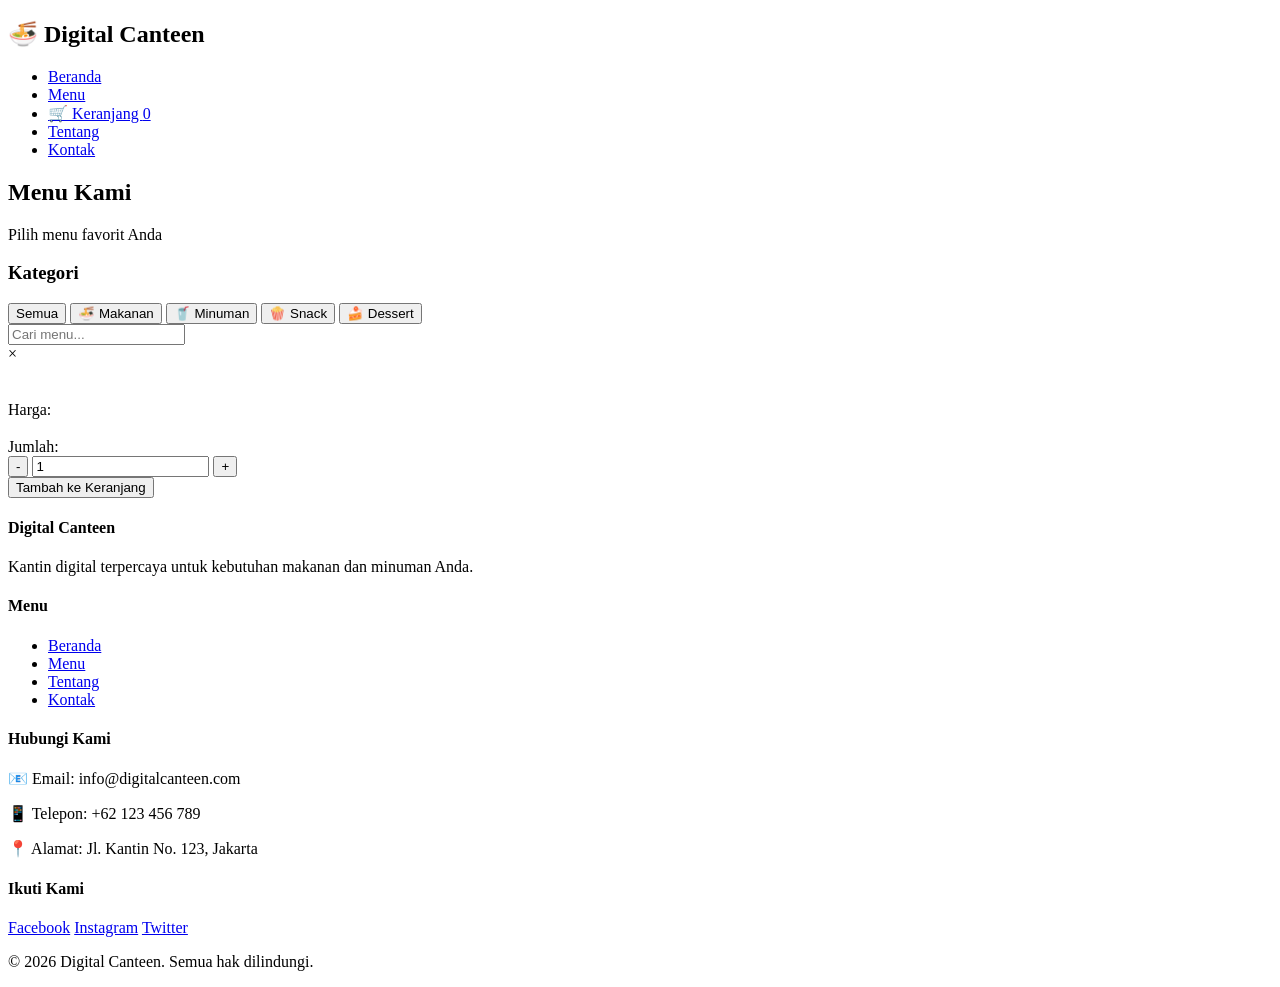
==== pages/menu.html @ 41d63e27 "Tambahkan halaman menu (pages/menu.html)" ====
<!DOCTYPE html>
<html lang="id">
<head>
    <meta charset="UTF-8">
    <meta name="viewport" content="width=device-width, initial-scale=1.0">
    <title>Menu - Digital Canteen</title>
    <link rel="stylesheet" href="../css/style.css">
    <link rel="stylesheet" href="../css/responsive.css">
</head>
<body>
    <!-- Navbar -->
    <nav class="navbar">
        <div class="container">
            <div class="navbar-brand">
                <h1>🍜 Digital Canteen</h1>
            </div>
            <ul class="navbar-menu">
                <li><a href="../index.html">Beranda</a></li>
                <li><a href="menu.html" class="active">Menu</a></li>
                <li><a href="cart.html" class="cart-link">🛒 Keranjang <span class="cart-count">0</span></a></li>
                <li><a href="about.html">Tentang</a></li>
                <li><a href="contact.html">Kontak</a></li>
            </ul>
        </div>
    </nav>

    <!-- Page Header -->
    <section class="page-header">
        <div class="container">
            <h1>Menu Kami</h1>
            <p>Pilih menu favorit Anda</p>
        </div>
    </section>

    <!-- Menu Content -->
    <section class="menu-section">
        <div class="container">
            <!-- Filter Category -->
            <div class="filter-section">
                <h3>Kategori</h3>
                <div class="category-buttons">
                    <button class="category-btn active" data-category="semua">Semua</button>
                    <button class="category-btn" data-category="makanan">🍜 Makanan</button>
                    <button class="category-btn" data-category="minuman">🥤 Minuman</button>
                    <button class="category-btn" data-category="snack">🍿 Snack</button>
                    <button class="category-btn" data-category="dessert">🍰 Dessert</button>
                </div>
            </div>

            <!-- Search Bar -->
            <div class="search-section">
                <input type="text" id="searchInput" class="search-input" placeholder="Cari menu...">
            </div>

            <!-- Products Grid -->
            <div class="products-grid" id="menuProducts">
                <!-- Akan diisi oleh JavaScript -->
            </div>

            <!-- No Results Message -->
            <div id="noResults" class="no-results" style="display: none;">
                <p>Tidak ada menu yang sesuai dengan pencarian Anda.</p>
            </div>
        </div>
    </section>

    <!-- Product Detail Modal -->
    <div id="productModal" class="modal">
        <div class="modal-content">
            <span class="close">&times;</span>
            <div class="modal-body">
                <div class="modal-image">
                    <img id="modalImage" src="" alt="">
                </div>
                <div class="modal-info">
                    <h2 id="modalTitle"></h2>
                    <p class="modal-category" id="modalCategory"></p>
                    <p class="modal-description" id="modalDescription"></p>
                    <div class="modal-price">
                        <span>Harga:</span>
                        <h3 id="modalPrice"></h3>
                    </div>
                    <div class="modal-rating">
                        <span id="modalRating"></span>
                        <span class="rating-value" id="modalRatingValue"></span>
                    </div>
                    <div class="quantity-selector">
                        <label>Jumlah:</label>
                        <div class="quantity-controls">
                            <button id="decreaseBtn" class="qty-btn">-</button>
                            <input type="number" id="quantityInput" value="1" min="1">
                            <button id="increaseBtn" class="qty-btn">+</button>
                        </div>
                    </div>
                    <button id="addToCartBtn" class="btn btn-primary">Tambah ke Keranjang</button>
                    <div id="cartMessage" class="message" style="display: none;"></div>
                </div>
            </div>
        </div>
    </div>

    <!-- Footer -->
    <footer class="footer">
        <div class="container">
            <div class="footer-content">
                <div class="footer-section">
                    <h4>Digital Canteen</h4>
                    <p>Kantin digital terpercaya untuk kebutuhan makanan dan minuman Anda.</p>
                </div>
                <div class="footer-section">
                    <h4>Menu</h4>
                    <ul>
                        <li><a href="../index.html">Beranda</a></li>
                        <li><a href="menu.html">Menu</a></li>
                        <li><a href="about.html">Tentang</a></li>
                        <li><a href="contact.html">Kontak</a></li>
                    </ul>
                </div>
                <div class="footer-section">
                    <h4>Hubungi Kami</h4>
                    <p>📧 Email: info@digitalcanteen.com</p>
                    <p>📱 Telepon: +62 123 456 789</p>
                    <p>📍 Alamat: Jl. Kantin No. 123, Jakarta</p>
                </div>
                <div class="footer-section">
                    <h4>Ikuti Kami</h4>
                    <div class="social-links">
                        <a href="#" class="social-link">Facebook</a>
                        <a href="#" class="social-link">Instagram</a>
                        <a href="#" class="social-link">Twitter</a>
                    </div>
                </div>
            </div>
            <div class="footer-bottom">
                <p>&copy; 2026 Digital Canteen. Semua hak dilindungi.</p>
            </div>
        </div>
    </footer>

    <script src="../js/data.js"></script>
    <script src="../js/menu.js"></script>
</body>
</html>
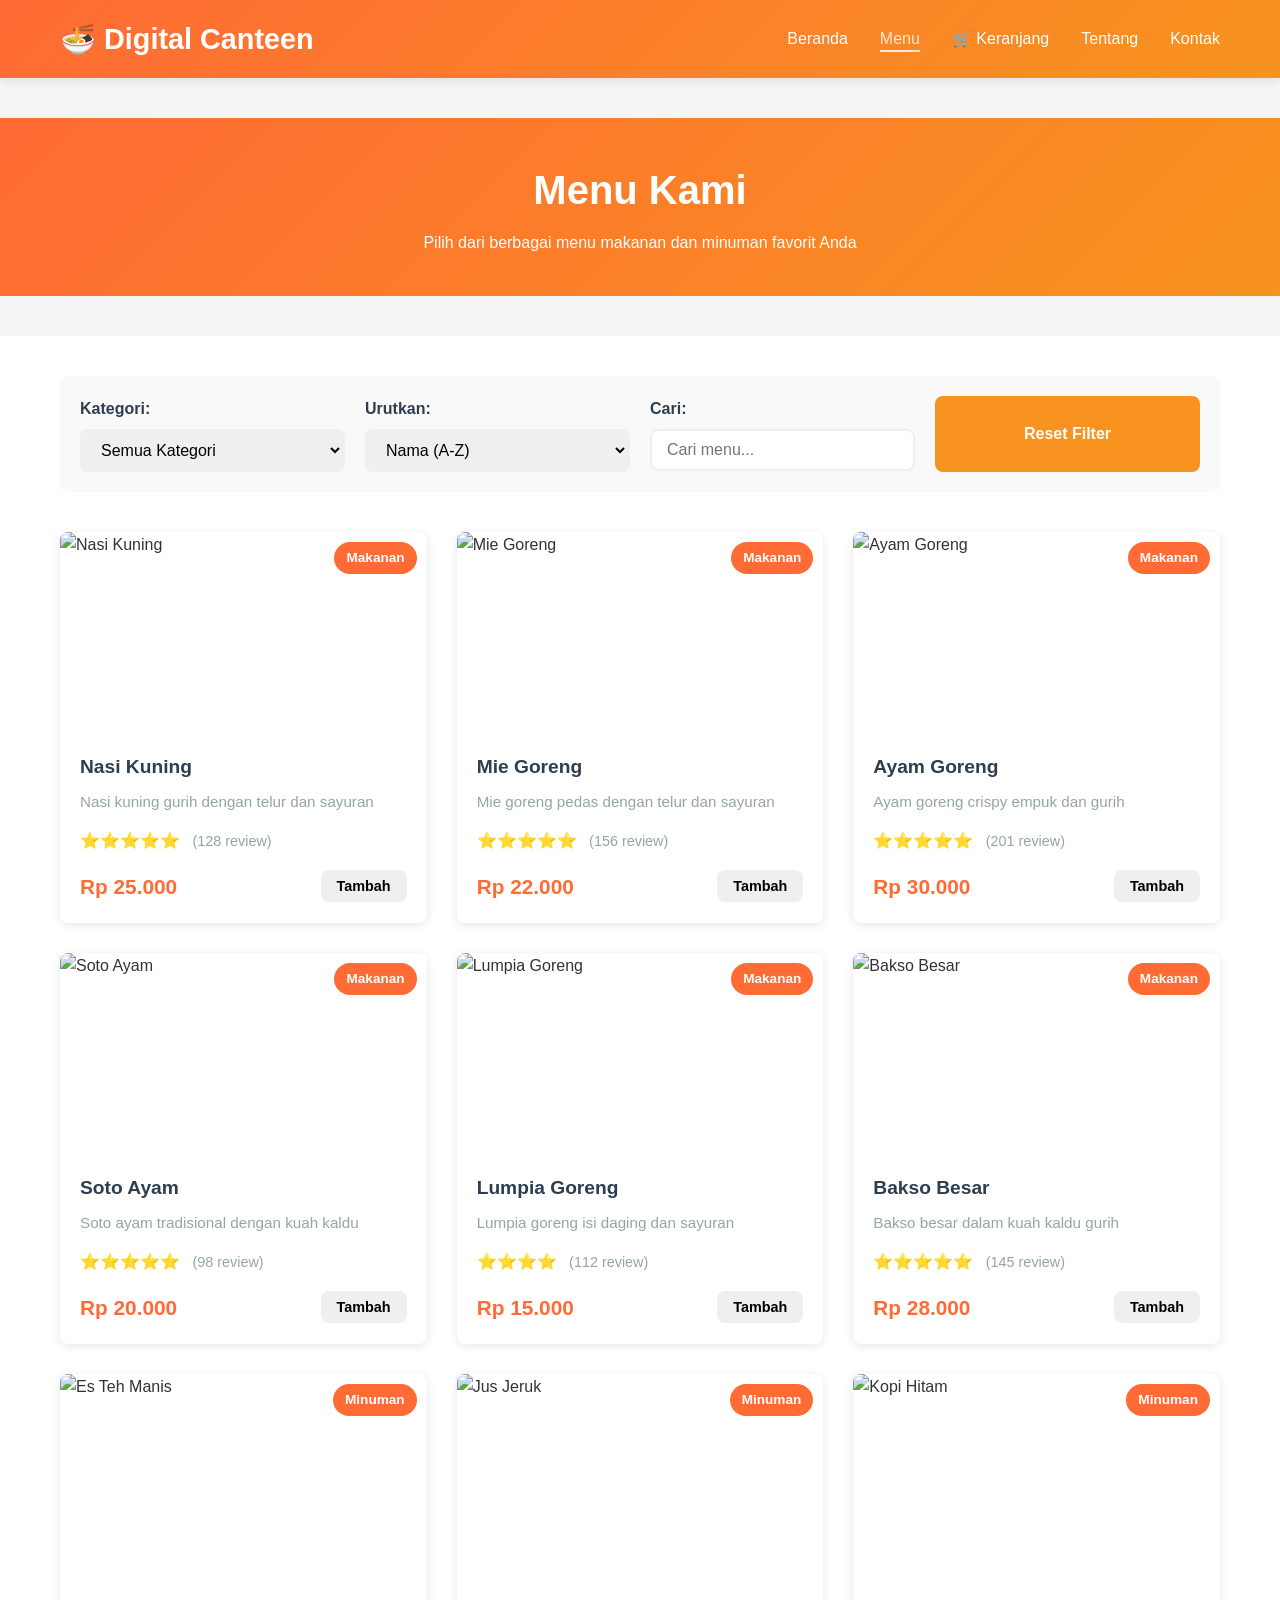
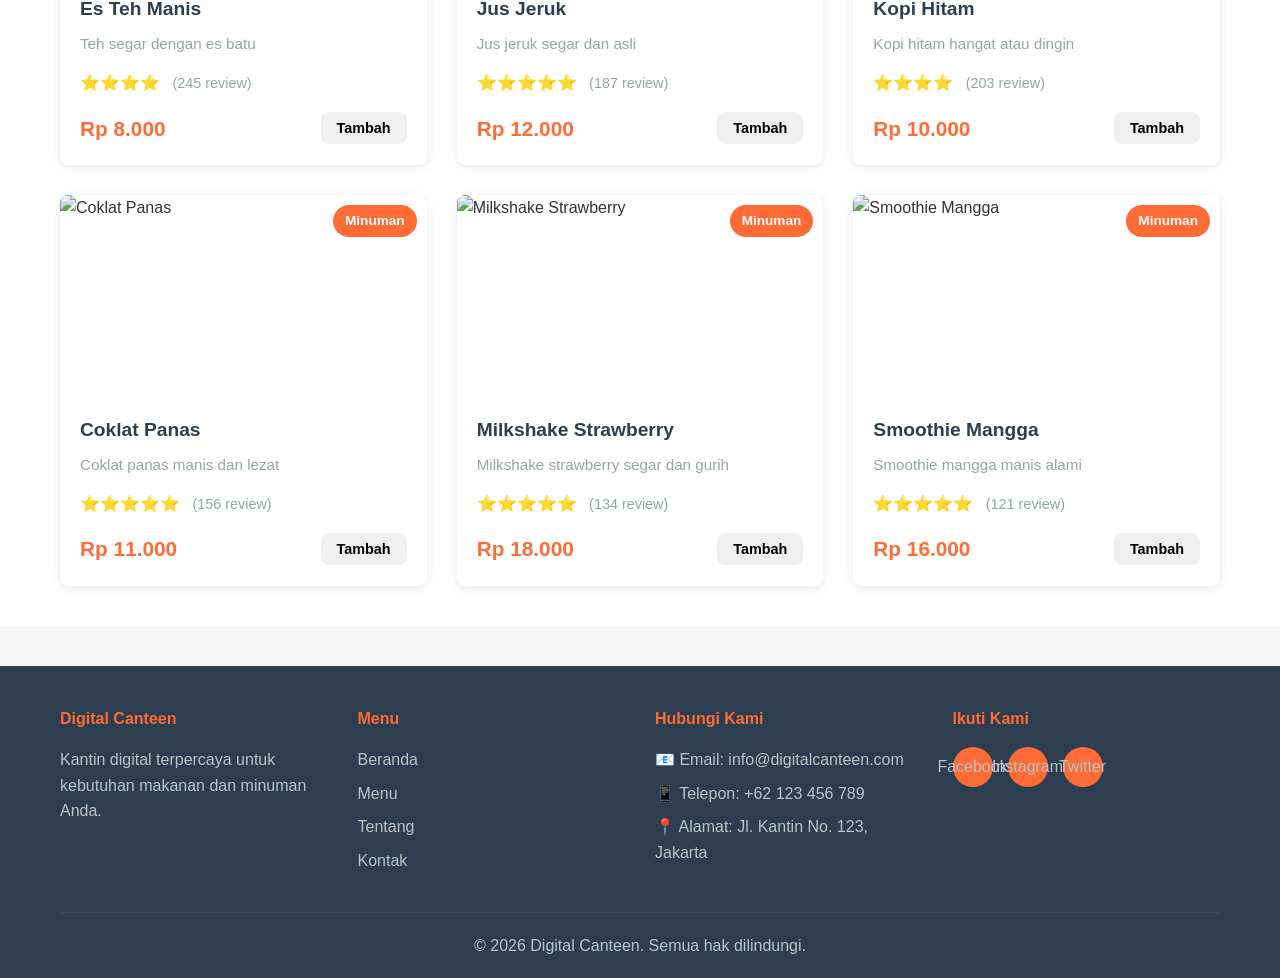
==== commit 268e875c: "Tambahkan halaman-halaman dan file JavaScript menu" ====
--- a/pages/menu.html
+++ b/pages/menu.html
@@ -6,6 +6,93 @@
     <title>Menu - Digital Canteen</title>
     <link rel="stylesheet" href="../css/style.css">
     <link rel="stylesheet" href="../css/responsive.css">
+    <style>
+        .page-header {
+            background: linear-gradient(135deg, #FF6B35 0%, #F7931E 100%);
+            color: white;
+            padding: 40px 20px;
+            text-align: center;
+        }
+
+        .page-header h1 {
+            font-size: 2.5rem;
+            margin-bottom: 0.5rem;
+        }
+
+        .menu-section {
+            padding: 40px 20px;
+            background-color: white;
+        }
+
+        .menu-filters {
+            display: grid;
+            grid-template-columns: repeat(auto-fit, minmax(200px, 1fr));
+            gap: 20px;
+            margin-bottom: 40px;
+            padding: 20px;
+            background-color: #f9f9f9;
+            border-radius: 8px;
+        }
+
+        .filter-group {
+            display: flex;
+            flex-direction: column;
+            gap: 8px;
+        }
+
+        .filter-group label {
+            font-weight: 600;
+            color: #2c3e50;
+        }
+
+        .filter-group select,
+        .filter-group input {
+            padding: 10px 15px;
+            border: 2px solid #ecf0f1;
+            border-radius: 8px;
+            font-size: 1rem;
+            transition: all 0.3s ease;
+        }
+
+        .filter-group select:focus,
+        .filter-group input:focus {
+            outline: none;
+            border-color: #FF6B35;
+            box-shadow: 0 0 0 3px rgba(255, 107, 53, 0.1);
+        }
+
+        .menu-results {
+            display: grid;
+            grid-template-columns: repeat(auto-fill, minmax(280px, 1fr));
+            gap: 30px;
+        }
+
+        .menu-results.empty {
+            grid-column: 1 / -1;
+            text-align: center;
+            padding: 40px;
+        }
+
+        .menu-results.empty p {
+            font-size: 1.1rem;
+            color: #95a5a6;
+        }
+
+        @media (max-width: 768px) {
+            .menu-filters {
+                grid-template-columns: 1fr;
+            }
+
+            .page-header h1 {
+                font-size: 1.8rem;
+            }
+
+            .menu-results {
+                grid-template-columns: repeat(auto-fill, minmax(240px, 1fr));
+                gap: 20px;
+            }
+        }
+    </style>
 </head>
 <body>
     <!-- Navbar -->
@@ -14,6 +101,7 @@
             <div class="navbar-brand">
                 <h1>🍜 Digital Canteen</h1>
             </div>
+            <button class="menu-toggle">☰</button>
             <ul class="navbar-menu">
                 <li><a href="../index.html">Beranda</a></li>
                 <li><a href="menu.html" class="active">Menu</a></li>
@@ -28,76 +116,48 @@
     <section class="page-header">
         <div class="container">
             <h1>Menu Kami</h1>
-            <p>Pilih menu favorit Anda</p>
+            <p>Pilih dari berbagai menu makanan dan minuman favorit Anda</p>
         </div>
     </section>
 
-    <!-- Menu Content -->
+    <!-- Menu Section -->
     <section class="menu-section">
         <div class="container">
-            <!-- Filter Category -->
-            <div class="filter-section">
-                <h3>Kategori</h3>
-                <div class="category-buttons">
-                    <button class="category-btn active" data-category="semua">Semua</button>
-                    <button class="category-btn" data-category="makanan">🍜 Makanan</button>
-                    <button class="category-btn" data-category="minuman">🥤 Minuman</button>
-                    <button class="category-btn" data-category="snack">🍿 Snack</button>
-                    <button class="category-btn" data-category="dessert">🍰 Dessert</button>
-                </div>
-            </div>
-
-            <!-- Search Bar -->
-            <div class="search-section">
-                <input type="text" id="searchInput" class="search-input" placeholder="Cari menu...">
-            </div>
-
-            <!-- Products Grid -->
-            <div class="products-grid" id="menuProducts">
-                <!-- Akan diisi oleh JavaScript -->
-            </div>
-
-            <!-- No Results Message -->
-            <div id="noResults" class="no-results" style="display: none;">
-                <p>Tidak ada menu yang sesuai dengan pencarian Anda.</p>
+            <!-- Filters -->
+            <div class="menu-filters">
+                <div class="filter-group">
+                    <label for="categoryFilter">Kategori:</label>
+                    <select id="categoryFilter">
+                        <option value="">Semua Kategori</option>
+                        <option value="Makanan">Makanan</option>
+                        <option value="Minuman">Minuman</option>
+                    </select>
+                </div>
+
+                <div class="filter-group">
+                    <label for="sortFilter">Urutkan:</label>
+                    <select id="sortFilter">
+                        <option value="name">Nama (A-Z)</option>
+                        <option value="price-asc">Harga (Terendah)</option>
+                        <option value="price-desc">Harga (Tertinggi)</option>
+                        <option value="rating">Rating (Tertinggi)</option>
+                    </select>
+                </div>
+
+                <div class="filter-group">
+                    <label for="searchInput">Cari:</label>
+                    <input type="text" id="searchInput" placeholder="Cari menu...">
+                </div>
+
+                <button class="btn btn-secondary" id="resetFilter">Reset Filter</button>
+            </div>
+
+            <!-- Products Display -->
+            <div id="menuResults" class="menu-results">
+                <div class="spinner"></div>
             </div>
         </div>
     </section>
-
-    <!-- Product Detail Modal -->
-    <div id="productModal" class="modal">
-        <div class="modal-content">
-            <span class="close">&times;</span>
-            <div class="modal-body">
-                <div class="modal-image">
-                    <img id="modalImage" src="" alt="">
-                </div>
-                <div class="modal-info">
-                    <h2 id="modalTitle"></h2>
-                    <p class="modal-category" id="modalCategory"></p>
-                    <p class="modal-description" id="modalDescription"></p>
-                    <div class="modal-price">
-                        <span>Harga:</span>
-                        <h3 id="modalPrice"></h3>
-                    </div>
-                    <div class="modal-rating">
-                        <span id="modalRating"></span>
-                        <span class="rating-value" id="modalRatingValue"></span>
-                    </div>
-                    <div class="quantity-selector">
-                        <label>Jumlah:</label>
-                        <div class="quantity-controls">
-                            <button id="decreaseBtn" class="qty-btn">-</button>
-                            <input type="number" id="quantityInput" value="1" min="1">
-                            <button id="increaseBtn" class="qty-btn">+</button>
-                        </div>
-                    </div>
-                    <button id="addToCartBtn" class="btn btn-primary">Tambah ke Keranjang</button>
-                    <div id="cartMessage" class="message" style="display: none;"></div>
-                </div>
-            </div>
-        </div>
-    </div>
 
     <!-- Footer -->
     <footer class="footer">
@@ -138,6 +198,7 @@
     </footer>
 
     <script src="../js/data.js"></script>
+    <script src="../js/app.js"></script>
     <script src="../js/menu.js"></script>
 </body>
-</html>
+</html>
--- a/css/style.css
+++ b/css/style.css
@@ -0,0 +1,606 @@
+/* ========================= 
+   GLOBAL STYLES 
+   ========================= */
+
+* {
+    margin: 0;
+    padding: 0;
+    box-sizing: border-box;
+}
+
+:root {
+    --primary-color: #FF6B35;
+    --secondary-color: #F7931E;
+    --success-color: #27ae60;
+    --danger-color: #e74c3c;
+    --dark-color: #2c3e50;
+    --light-color: #ecf0f1;
+    --gray-color: #95a5a6;
+    --text-color: #333;
+    --border-radius: 8px;
+    --box-shadow: 0 2px 10px rgba(0, 0, 0, 0.1);
+    --transition: all 0.3s ease;
+}
+
+body {
+    font-family: 'Segoe UI', Tahoma, Geneva, Verdana, sans-serif;
+    color: var(--text-color);
+    background-color: #f5f5f5;
+    line-height: 1.6;
+}
+
+.container {
+    max-width: 1200px;
+    margin: 0 auto;
+    padding: 0 20px;
+}
+
+/* ========================= 
+   NAVBAR 
+   ========================= */
+
+.navbar {
+    background: linear-gradient(135deg, var(--primary-color) 0%, var(--secondary-color) 100%);
+    color: white;
+    padding: 1rem 0;
+    position: sticky;
+    top: 0;
+    z-index: 100;
+    box-shadow: var(--box-shadow);
+}
+
+.navbar .container {
+    display: flex;
+    justify-content: space-between;
+    align-items: center;
+}
+
+.navbar-brand h1 {
+    font-size: 1.8rem;
+    font-weight: 700;
+}
+
+.navbar-menu {
+    display: flex;
+    list-style: none;
+    gap: 2rem;
+}
+
+.navbar-menu a {
+    color: white;
+    text-decoration: none;
+    font-weight: 500;
+    transition: var(--transition);
+    position: relative;
+}
+
+.navbar-menu a:hover,
+.navbar-menu a.active {
+    opacity: 0.8;
+}
+
+.navbar-menu a::after {
+    content: '';
+    position: absolute;
+    width: 0;
+    height: 2px;
+    bottom: -5px;
+    left: 0;
+    background-color: white;
+    transition: width 0.3s ease;
+}
+
+.navbar-menu a:hover::after,
+.navbar-menu a.active::after {
+    width: 100%;
+}
+
+.cart-link {
+    position: relative;
+}
+
+.cart-count {
+    position: absolute;
+    top: -8px;
+    right: -12px;
+    background-color: var(--danger-color);
+    color: white;
+    border-radius: 50%;
+    width: 20px;
+    height: 20px;
+    display: none;
+    align-items: center;
+    justify-content: center;
+    font-size: 0.75rem;
+    font-weight: bold;
+}
+
+.menu-toggle {
+    display: none;
+    background: none;
+    border: none;
+    color: white;
+    font-size: 1.5rem;
+    cursor: pointer;
+}
+
+/* ========================= 
+   HERO SECTION 
+   ========================= */
+
+.hero {
+    background: linear-gradient(135deg, var(--primary-color) 0%, var(--secondary-color) 100%);
+    color: white;
+    padding: 60px 20px;
+    display: grid;
+    grid-template-columns: 1fr 1fr;
+    gap: 40px;
+    align-items: center;
+    min-height: 500px;
+}
+
+.hero-content h2 {
+    font-size: 3rem;
+    margin-bottom: 1rem;
+    line-height: 1.2;
+}
+
+.hero-content p {
+    font-size: 1.2rem;
+    margin-bottom: 2rem;
+    opacity: 0.95;
+}
+
+.hero-image img {
+    max-width: 100%;
+    height: auto;
+    border-radius: var(--border-radius);
+    box-shadow: 0 10px 30px rgba(0, 0, 0, 0.2);
+}
+
+/* ========================= 
+   BUTTONS 
+   ========================= */
+
+.btn {
+    display: inline-block;
+    padding: 12px 30px;
+    border: none;
+    border-radius: var(--border-radius);
+    font-size: 1rem;
+    font-weight: 600;
+    cursor: pointer;
+    transition: var(--transition);
+    text-decoration: none;
+    text-align: center;
+}
+
+.btn-primary {
+    background-color: var(--primary-color);
+    color: white;
+}
+
+.btn-primary:hover {
+    background-color: #e55a2b;
+    transform: translateY(-2px);
+    box-shadow: 0 5px 15px rgba(255, 107, 53, 0.4);
+}
+
+.btn-secondary {
+    background-color: var(--secondary-color);
+    color: white;
+}
+
+.btn-secondary:hover {
+    background-color: #f07a0f;
+    transform: translateY(-2px);
+    box-shadow: 0 5px 15px rgba(247, 147, 30, 0.4);
+}
+
+.btn-small {
+    padding: 8px 16px;
+    font-size: 0.9rem;
+}
+
+.btn-danger {
+    background-color: var(--danger-color);
+    color: white;
+}
+
+.btn-danger:hover {
+    background-color: #c0392b;
+}
+
+/* ========================= 
+   FEATURES SECTION 
+   ========================= */
+
+.features {
+    padding: 60px 20px;
+    background-color: white;
+}
+
+.features h2 {
+    text-align: center;
+    font-size: 2.5rem;
+    margin-bottom: 50px;
+    color: var(--dark-color);
+}
+
+.features-grid {
+    display: grid;
+    grid-template-columns: repeat(auto-fit, minmax(250px, 1fr));
+    gap: 30px;
+}
+
+.feature-card {
+    text-align: center;
+    padding: 30px;
+    border-radius: var(--border-radius);
+    background-color: #f9f9f9;
+    transition: var(--transition);
+    box-shadow: 0 2px 8px rgba(0, 0, 0, 0.05);
+}
+
+.feature-card:hover {
+    transform: translateY(-10px);
+    box-shadow: var(--box-shadow);
+}
+
+.feature-icon {
+    font-size: 3rem;
+    margin-bottom: 1rem;
+}
+
+.feature-card h3 {
+    font-size: 1.5rem;
+    margin-bottom: 1rem;
+    color: var(--primary-color);
+}
+
+.feature-card p {
+    color: var(--gray-color);
+    line-height: 1.6;
+}
+
+/* ========================= 
+   FEATURED PRODUCTS SECTION 
+   ========================= */
+
+.featured-products {
+    padding: 60px 20px;
+    background-color: white;
+    margin: 40px 0;
+}
+
+.featured-products h2 {
+    text-align: center;
+    font-size: 2.5rem;
+    margin-bottom: 40px;
+    color: var(--dark-color);
+}
+
+.products-grid {
+    display: grid;
+    grid-template-columns: repeat(auto-fill, minmax(280px, 1fr));
+    gap: 30px;
+    margin-bottom: 40px;
+}
+
+.product-card {
+    background-color: white;
+    border-radius: var(--border-radius);
+    overflow: hidden;
+    box-shadow: var(--box-shadow);
+    transition: var(--transition);
+}
+
+.product-card:hover {
+    transform: translateY(-8px);
+    box-shadow: 0 8px 20px rgba(0, 0, 0, 0.15);
+}
+
+.product-image {
+    position: relative;
+    overflow: hidden;
+    height: 200px;
+}
+
+.product-image img {
+    width: 100%;
+    height: 100%;
+    object-fit: cover;
+    transition: transform 0.3s ease;
+}
+
+.product-card:hover .product-image img {
+    transform: scale(1.1);
+}
+
+.product-category {
+    position: absolute;
+    top: 10px;
+    right: 10px;
+    background-color: var(--primary-color);
+    color: white;
+    padding: 5px 12px;
+    border-radius: 20px;
+    font-size: 0.85rem;
+    font-weight: 600;
+}
+
+.product-info {
+    padding: 20px;
+}
+
+.product-info h3 {
+    font-size: 1.2rem;
+    margin-bottom: 0.5rem;
+    color: var(--dark-color);
+}
+
+.product-description {
+    color: var(--gray-color);
+    font-size: 0.95rem;
+    margin-bottom: 1rem;
+    line-height: 1.4;
+}
+
+.product-rating {
+    margin-bottom: 1rem;
+}
+
+.rating-stars {
+    font-size: 1rem;
+    margin-right: 0.5rem;
+}
+
+.rating-count {
+    color: var(--gray-color);
+    font-size: 0.9rem;
+}
+
+.product-footer {
+    display: flex;
+    justify-content: space-between;
+    align-items: center;
+    gap: 10px;
+}
+
+.product-price {
+    font-size: 1.3rem;
+    font-weight: bold;
+    color: var(--primary-color);
+}
+
+/* ========================= 
+   STATISTICS SECTION 
+   ========================= */
+
+.statistics {
+    background: linear-gradient(135deg, var(--primary-color) 0%, var(--secondary-color) 100%);
+    color: white;
+    padding: 60px 20px;
+}
+
+.stats-grid {
+    display: grid;
+    grid-template-columns: repeat(auto-fit, minmax(200px, 1fr));
+    gap: 30px;
+    text-align: center;
+}
+
+.stat-item h3 {
+    font-size: 3rem;
+    margin-bottom: 0.5rem;
+}
+
+.stat-item p {
+    font-size: 1.2rem;
+    opacity: 0.9;
+}
+
+/* ========================= 
+   NEWSLETTER SECTION 
+   ========================= */
+
+.newsletter {
+    background-color: white;
+    padding: 60px 20px;
+    text-align: center;
+}
+
+.newsletter h2 {
+    font-size: 2.5rem;
+    margin-bottom: 1rem;
+    color: var(--dark-color);
+}
+
+.newsletter p {
+    color: var(--gray-color);
+    margin-bottom: 2rem;
+    font-size: 1.1rem;
+}
+
+.newsletter-form {
+    display: flex;
+    gap: 10px;
+    max-width: 500px;
+    margin: 0 auto 20px;
+}
+
+.newsletter-form input {
+    flex: 1;
+    padding: 12px 20px;
+    border: 2px solid var(--light-color);
+    border-radius: var(--border-radius);
+    font-size: 1rem;
+    transition: var(--transition);
+}
+
+.newsletter-form input:focus {
+    outline: none;
+    border-color: var(--primary-color);
+    box-shadow: 0 0 0 3px rgba(255, 107, 53, 0.1);
+}
+
+#newsletterMessage {
+    font-weight: 600;
+    min-height: 24px;
+}
+
+/* ========================= 
+   FOOTER 
+   ========================= */
+
+.footer {
+    background-color: var(--dark-color);
+    color: white;
+    padding: 40px 20px 20px;
+}
+
+.footer-content {
+    display: grid;
+    grid-template-columns: repeat(auto-fit, minmax(250px, 1fr));
+    gap: 30px;
+    margin-bottom: 30px;
+}
+
+.footer-section h4 {
+    margin-bottom: 1rem;
+    color: var(--primary-color);
+}
+
+.footer-section p {
+    color: #bdc3c7;
+    margin-bottom: 0.5rem;
+}
+
+.footer-section ul {
+    list-style: none;
+}
+
+.footer-section ul li {
+    margin-bottom: 0.5rem;
+}
+
+.footer-section a {
+    color: #bdc3c7;
+    text-decoration: none;
+    transition: var(--transition);
+}
+
+.footer-section a:hover {
+    color: var(--primary-color);
+}
+
+.social-links {
+    display: flex;
+    gap: 15px;
+}
+
+.social-link {
+    display: inline-block;
+    width: 40px;
+    height: 40px;
+    background-color: var(--primary-color);
+    border-radius: 50%;
+    display: flex;
+    align-items: center;
+    justify-content: center;
+    text-decoration: none;
+    color: white;
+    transition: var(--transition);
+}
+
+.social-link:hover {
+    background-color: var(--secondary-color);
+    transform: translateY(-3px);
+}
+
+.footer-bottom {
+    border-top: 1px solid #34495e;
+    padding-top: 20px;
+    text-align: center;
+    color: #bdc3c7;
+}
+
+/* ========================= 
+   UTILITY CLASSES 
+   ========================= */
+
+.text-center {
+    text-align: center;
+}
+
+.text-right {
+    text-align: right;
+}
+
+.mt-1 { margin-top: 1rem; }
+.mt-2 { margin-top: 2rem; }
+.mt-3 { margin-top: 3rem; }
+
+.mb-1 { margin-bottom: 1rem; }
+.mb-2 { margin-bottom: 2rem; }
+.mb-3 { margin-bottom: 3rem; }
+
+.p-1 { padding: 1rem; }
+.p-2 { padding: 2rem; }
+.p-3 { padding: 3rem; }
+
+/* ========================= 
+   NOTIFICATION 
+   ========================= */
+
+.notification {
+    position: fixed;
+    bottom: 30px;
+    right: 30px;
+    background-color: var(--success-color);
+    color: white;
+    padding: 15px 25px;
+    border-radius: var(--border-radius);
+    box-shadow: 0 5px 20px rgba(0, 0, 0, 0.2);
+    z-index: 1000;
+    opacity: 0;
+    transform: translateX(400px);
+    transition: all 0.3s ease;
+}
+
+.notification.show {
+    opacity: 1;
+    transform: translateX(0);
+}
+
+/* ========================= 
+   LOADING SPINNER 
+   ========================= */
+
+.spinner {
+    border: 4px solid var(--light-color);
+    border-top: 4px solid var(--primary-color);
+    border-radius: 50%;
+    width: 40px;
+    height: 40px;
+    animation: spin 1s linear infinite;
+    margin: 20px auto;
+}
+
+@keyframes spin {
+    0% { transform: rotate(0deg); }
+    100% { transform: rotate(360deg); }
+}
+
+/* ========================= 
+   SECTION HEADERS 
+   ========================= */
+
+section h2 {
+    color: var(--dark-color);
+    margin-bottom: 2rem;
+}
+
+section {
+    margin: 40px 0;
+}
--- a/css/responsive.css
+++ b/css/responsive.css
@@ -0,0 +1,468 @@
+/* ========================= 
+   RESPONSIVE STYLES 
+   ========================= */
+
+/* Tablet (768px and below) */
+@media (max-width: 768px) {
+    .navbar .container {
+        flex-wrap: wrap;
+    }
+
+    .menu-toggle {
+        display: block;
+    }
+
+    .navbar-menu {
+        position: absolute;
+        top: 100%;
+        left: 0;
+        right: 0;
+        background-color: rgba(0, 0, 0, 0.95);
+        flex-direction: column;
+        gap: 0;
+        max-height: 0;
+        overflow: hidden;
+        transition: max-height 0.3s ease;
+    }
+
+    .navbar-menu.active {
+        max-height: 500px;
+    }
+
+    .navbar-menu li {
+        border-bottom: 1px solid rgba(255, 255, 255, 0.1);
+    }
+
+    .navbar-menu a {
+        display: block;
+        padding: 15px 20px;
+    }
+
+    .navbar-menu a::after {
+        display: none;
+    }
+
+    .hero {
+        grid-template-columns: 1fr;
+        padding: 40px 20px;
+        min-height: auto;
+        gap: 30px;
+    }
+
+    .hero-content h2 {
+        font-size: 2rem;
+    }
+
+    .hero-content p {
+        font-size: 1rem;
+    }
+
+    .features {
+        padding: 40px 20px;
+    }
+
+    .features h2 {
+        font-size: 2rem;
+    }
+
+    .features-grid {
+        grid-template-columns: 1fr;
+        gap: 20px;
+    }
+
+    .featured-products {
+        padding: 40px 20px;
+    }
+
+    .featured-products h2 {
+        font-size: 2rem;
+    }
+
+    .products-grid {
+        grid-template-columns: repeat(auto-fill, minmax(240px, 1fr));
+        gap: 20px;
+    }
+
+    .statistics {
+        padding: 40px 20px;
+    }
+
+    .stats-grid {
+        grid-template-columns: repeat(2, 1fr);
+        gap: 20px;
+    }
+
+    .stat-item h3 {
+        font-size: 2rem;
+    }
+
+    .stat-item p {
+        font-size: 0.95rem;
+    }
+
+    .newsletter {
+        padding: 40px 20px;
+    }
+
+    .newsletter h2 {
+        font-size: 2rem;
+    }
+
+    .newsletter-form {
+        flex-direction: column;
+    }
+
+    .newsletter-form input,
+    .newsletter-form button {
+        width: 100%;
+    }
+
+    .footer-content {
+        grid-template-columns: 1fr;
+        gap: 20px;
+    }
+
+    .footer {
+        padding: 30px 20px 15px;
+    }
+
+    .navbar-brand h1 {
+        font-size: 1.5rem;
+    }
+
+    .navbar-menu {
+        gap: 0;
+    }
+
+    section {
+        margin: 30px 0;
+    }
+}
+
+/* Mobile (480px and below) */
+@media (max-width: 480px) {
+    .container {
+        padding: 0 15px;
+    }
+
+    .navbar-brand h1 {
+        font-size: 1.3rem;
+    }
+
+    .navbar-menu a {
+        padding: 12px 15px;
+        font-size: 0.95rem;
+    }
+
+    .hero {
+        padding: 30px 15px;
+    }
+
+    .hero-content h2 {
+        font-size: 1.5rem;
+    }
+
+    .hero-content p {
+        font-size: 0.95rem;
+    }
+
+    .btn {
+        padding: 10px 20px;
+        font-size: 0.9rem;
+    }
+
+    .features {
+        padding: 30px 15px;
+    }
+
+    .features h2 {
+        font-size: 1.5rem;
+        margin-bottom: 30px;
+    }
+
+    .feature-card {
+        padding: 20px;
+    }
+
+    .feature-icon {
+        font-size: 2.5rem;
+    }
+
+    .feature-card h3 {
+        font-size: 1.2rem;
+    }
+
+    .featured-products {
+        padding: 30px 15px;
+    }
+
+    .featured-products h2 {
+        font-size: 1.5rem;
+        margin-bottom: 25px;
+    }
+
+    .products-grid {
+        grid-template-columns: 1fr;
+        gap: 15px;
+    }
+
+    .product-image {
+        height: 150px;
+    }
+
+    .product-info {
+        padding: 15px;
+    }
+
+    .product-info h3 {
+        font-size: 1.1rem;
+    }
+
+    .product-description {
+        font-size: 0.85rem;
+    }
+
+    .product-price {
+        font-size: 1.1rem;
+    }
+
+    .statistics {
+        padding: 30px 15px;
+    }
+
+    .stats-grid {
+        grid-template-columns: 1fr;
+        gap: 15px;
+    }
+
+    .stat-item h3 {
+        font-size: 1.8rem;
+    }
+
+    .stat-item p {
+        font-size: 0.9rem;
+    }
+
+    .newsletter {
+        padding: 30px 15px;
+    }
+
+    .newsletter h2 {
+        font-size: 1.5rem;
+    }
+
+    .newsletter p {
+        font-size: 0.95rem;
+    }
+
+    .newsletter-form {
+        gap: 5px;
+    }
+
+    .footer {
+        padding: 25px 15px 10px;
+    }
+
+    .footer-section h4 {
+        font-size: 1rem;
+        margin-bottom: 0.75rem;
+    }
+
+    .footer-section p,
+    .footer-section a {
+        font-size: 0.9rem;
+    }
+
+    .notification {
+        bottom: 15px;
+        right: 15px;
+        left: 15px;
+        padding: 12px 15px;
+        font-size: 0.95rem;
+    }
+
+    section {
+        margin: 20px 0;
+    }
+
+    .mt-1 { margin-top: 0.75rem; }
+    .mt-2 { margin-top: 1.5rem; }
+    .mt-3 { margin-top: 2rem; }
+
+    .mb-1 { margin-bottom: 0.75rem; }
+    .mb-2 { margin-bottom: 1.5rem; }
+    .mb-3 { margin-bottom: 2rem; }
+
+    .p-1 { padding: 0.75rem; }
+    .p-2 { padding: 1.5rem; }
+    .p-3 { padding: 2rem; }
+}
+
+/* Extra small devices (under 320px) */
+@media (max-width: 320px) {
+    .navbar-brand h1 {
+        font-size: 1.1rem;
+    }
+
+    .hero-content h2 {
+        font-size: 1.2rem;
+    }
+
+    .hero-content p {
+        font-size: 0.85rem;
+    }
+
+    .btn {
+        padding: 8px 15px;
+        font-size: 0.85rem;
+    }
+
+    .features h2,
+    .featured-products h2,
+    .newsletter h2 {
+        font-size: 1.3rem;
+    }
+
+    .feature-icon {
+        font-size: 2rem;
+    }
+
+    .product-price {
+        font-size: 1rem;
+    }
+
+    .stat-item h3 {
+        font-size: 1.5rem;
+    }
+}
+
+/* Print Styles */
+@media print {
+    .navbar,
+    .footer,
+    .notification,
+    .btn {
+        display: none;
+    }
+
+    body {
+        background: white;
+    }
+
+    .product-card {
+        page-break-inside: avoid;
+    }
+}
+
+/* High DPI (Retina) Displays */
+@media (-webkit-min-device-pixel-ratio: 2), (min-resolution: 192dpi) {
+    .product-image img,
+    .hero-image img {
+        image-rendering: -webkit-optimize-contrast;
+    }
+}
+
+/* Dark Mode Support */
+@media (prefers-color-scheme: dark) {
+    body {
+        background-color: #1a1a1a;
+        color: #e0e0e0;
+    }
+
+    .product-card {
+        background-color: #2a2a2a;
+    }
+
+    .product-card h3 {
+        color: #e0e0e0;
+    }
+
+    .features {
+        background-color: #1a1a1a;
+    }
+
+    .featured-products {
+        background-color: #1a1a1a;
+    }
+
+    .feature-card {
+        background-color: #2a2a2a;
+    }
+
+    .newsletter {
+        background-color: #1a1a1a;
+    }
+
+    .newsletter-form input {
+        background-color: #2a2a2a;
+        border-color: #3a3a3a;
+        color: #e0e0e0;
+    }
+
+    .newsletter h2 {
+        color: #e0e0e0;
+    }
+
+    .newsletter p {
+        color: #b0b0b0;
+    }
+}
+
+/* Landscape Orientation on Mobile */
+@media (max-height: 500px) and (orientation: landscape) {
+    .hero {
+        min-height: auto;
+        padding: 20px;
+    }
+
+    .hero-content h2 {
+        font-size: 1.5rem;
+        margin-bottom: 0.5rem;
+    }
+
+    .hero-content p {
+        font-size: 0.9rem;
+        margin-bottom: 1rem;
+    }
+
+    section {
+        margin: 20px 0;
+    }
+}
+
+/* Accessibility - Reduced Motion */
+@media (prefers-reduced-motion: reduce) {
+    * {
+        animation-duration: 0.01ms !important;
+        animation-iteration-count: 1 !important;
+        transition-duration: 0.01ms !important;
+    }
+}
+
+/* Large Screens (1920px and above) */
+@media (min-width: 1920px) {
+    .container {
+        max-width: 1400px;
+    }
+
+    .hero-content h2 {
+        font-size: 4rem;
+    }
+
+    .features h2,
+    .featured-products h2 {
+        font-size: 3rem;
+    }
+
+    .products-grid {
+        grid-template-columns: repeat(5, 1fr);
+    }
+
+    .stats-grid {
+        grid-template-columns: repeat(4, 1fr);
+    }
+
+    .stat-item h3 {
+        font-size: 3.5rem;
+    }
+}
